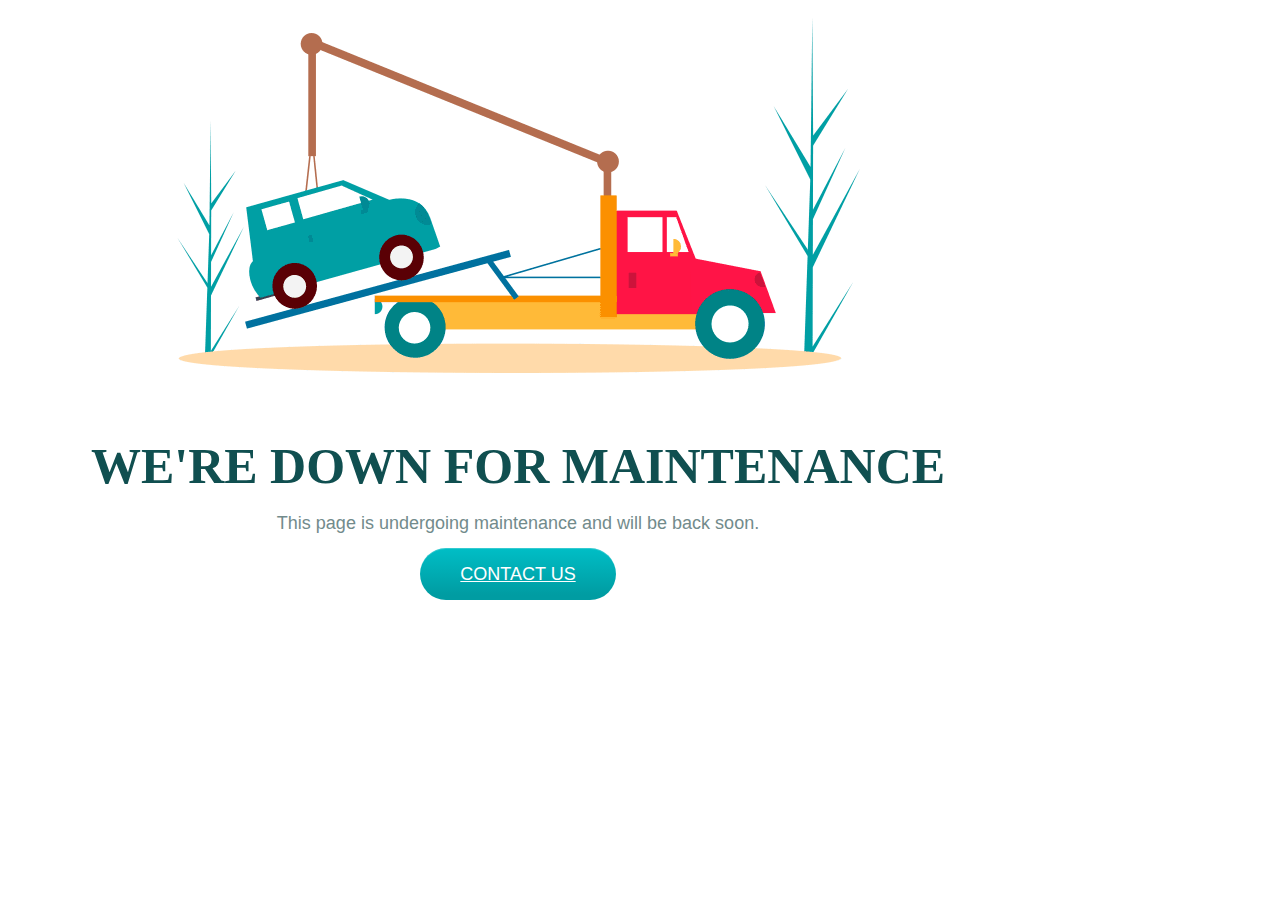
==== index.html @ 648194c3 "first commit" ====
<!DOCTYPE html>
<html>
<head>
	<title>Dai Xuyen Furniture</title>
	<meta charset="utf-8"/>
    <meta name="robots" content="max-image-preview:large" />
	<meta name="keywords" content="Vietnamese wooden furniture factory" />
	<meta name="description" content="Manufacturing, trade and service enterprises in the furniture industry." />
	<meta name="viewport" content="width=device-width, initial-scale=1.0, maximum-scale=1.0, user-scalable=no"/>
	<link href="images/favicon.ico" rel="shortcut icon" type="image/x-icon" />
<style type="text/css">
	#sp-page{color:#728B8C} #sp-page .sp-header-tag-h1,#sp-page .sp-header-tag-h2,#sp-page .sp-header-tag-h3,#sp-page .sp-header-tag-h4,#sp-page .sp-header-tag-h5,#sp-page .sp-header-tag-h6{color:#104F50}#sp-page h1,#sp-page h2,#sp-page h3,#sp-page h4,#sp-page h5,#sp-page h6{color:#104F50; font-family:'Oswald';font-weight:700;font-style:normal} #sp-page a{color:#008994} #sp-page a:hover{color:#005a61}#sp-page .btn{background-color:#00BEC6}body{background-color:#FFFFFF !important; background-image:url('https://assets.seedprod.com/86qm4q49dxkpktsh.png');}
	@media only screen and (max-width: 480px) {
		#sp-zc9m7m {text-align:center !important;} #sp-tmq5wh {height:10px !important;} .sp-headline-block-z8kl3g,   #sp-z8kl3g,   #z8kl3g {text-align:center !important;} .sp-text-wrapper-w6f9iw,   #sp-w6f9iw,   #w6f9iw {text-align:left !important;} #sp-isod0l {height:10px !important;} #sp-button-parent-q3wz1v {text-align:center !important;}		
	}
	</style>    
</head>
<body id="top">
	<div id="sp-page" class="spBgcover sp-content-1" style="background-color: rgb(255, 255, 255); background-image: url('https://assets.seedprod.com/86qm4q49dxkpktsh.png'); font-family: 'Source Sans Pro', sans-serif; font-weight: 400;">
        <section id="sp-oa8q5h" class="sp-el-section " style="width: 100%; max-width: 100%; padding: 10px;">
            <div id="sp-xnaw5n" class="sp-el-row sm:sp-flex sp-w-full  sp-m-auto sp-justify-between" style="padding: 0px; width: auto; max-width: 1000px;">
                <div id="sp-axs1vl"    class="sp-el-col  sp-w-full" style="width: calc(100% - 0px);">
                    <style type="text/css">
#sp-axs1vl .sp-col-top .seedprod-shape-fill {fill: undefined;} #sp-axs1vl .sp-col-top svg {width: undefined%;height: undefinedpx;transform: translateX(-50%);} 
#sp-axs1vl .sp-col-bottom .seedprod-shape-fill {fill: undefined;} #sp-axs1vl .sp-col-bottom svg {width: undefined%;height: undefinedpx;transform: translateX(-50%);}
                    </style>
                    <div class="sp-col-shape sp-col-top" style="z-index: 0;"><div></div></div>
                    <div class="sp-col-shape sp-col-bottom" style="z-index: 0;"><div></div></div>
                    <figure id="sp-zc9m7m"  class="sp-image-wrapper sp-el-block" style="margin: 0px; text-align: center;">
                        <div><span><img src="images/64h3vugqebb6kpwf.webp" alt="" width="" height="" class="sp-image-block-zc9m7m"></span></div>
                    </figure>
                    <div id="sp-tmq5wh"  class="sp-spacer" style="height: 60px;"></div>
                    <h1 id="sp-z8kl3g" class="sp-css-target sp-el-block sp-headline-block-z8kl3g sp-type-header" style="font-size: 50px; text-transform: uppercase; text-align: center; margin: 0px;">We're Down For MAINTENANCE</h1>
                    <div id="sp-w6f9iw" class="sp-css-target sp-text-wrapper sp-el-block sp-text-wrapper-w6f9iw" style="font-size: 18px; margin: 0px; text-align: center;">
                        <p>This page is undergoing maintenance and will be back soon.</p></div><div id="sp-isod0l"  class="sp-spacer" style="height: 12px;">
                    </div>
                    <div id="sp-button-parent-q3wz1v"  class="sp-button-wrapper sp-el-block" style="margin: 0px; text-align: center;">
                        <a href="mailto:info@daixuyenfurniture.com.vn" id="sp-q3wz1v" target="" rel="noopener" class="sp-button sp-css-target sp-text-center sp-inline-block sp-leading-none sp-button-q3wz1v" style="text-transform: uppercase; font-size: 18px; background: linear-gradient(-180deg, rgb(0, 190, 198), rgb(0, 156, 162) 90%); color: rgb(255, 255, 255); width: auto; padding: 16px 40px; border-radius: 80px; box-shadow: rgba(255, 255, 255, 0.2) 0px 1px 0px inset;"><span>Contact Us</span></a>
                    </div>
                </div>
            </div>
        </section>
    </div>
    <div class="tv">
    	<div class="screen mute" id="tv"></div>
    </div>
</body>
</html>
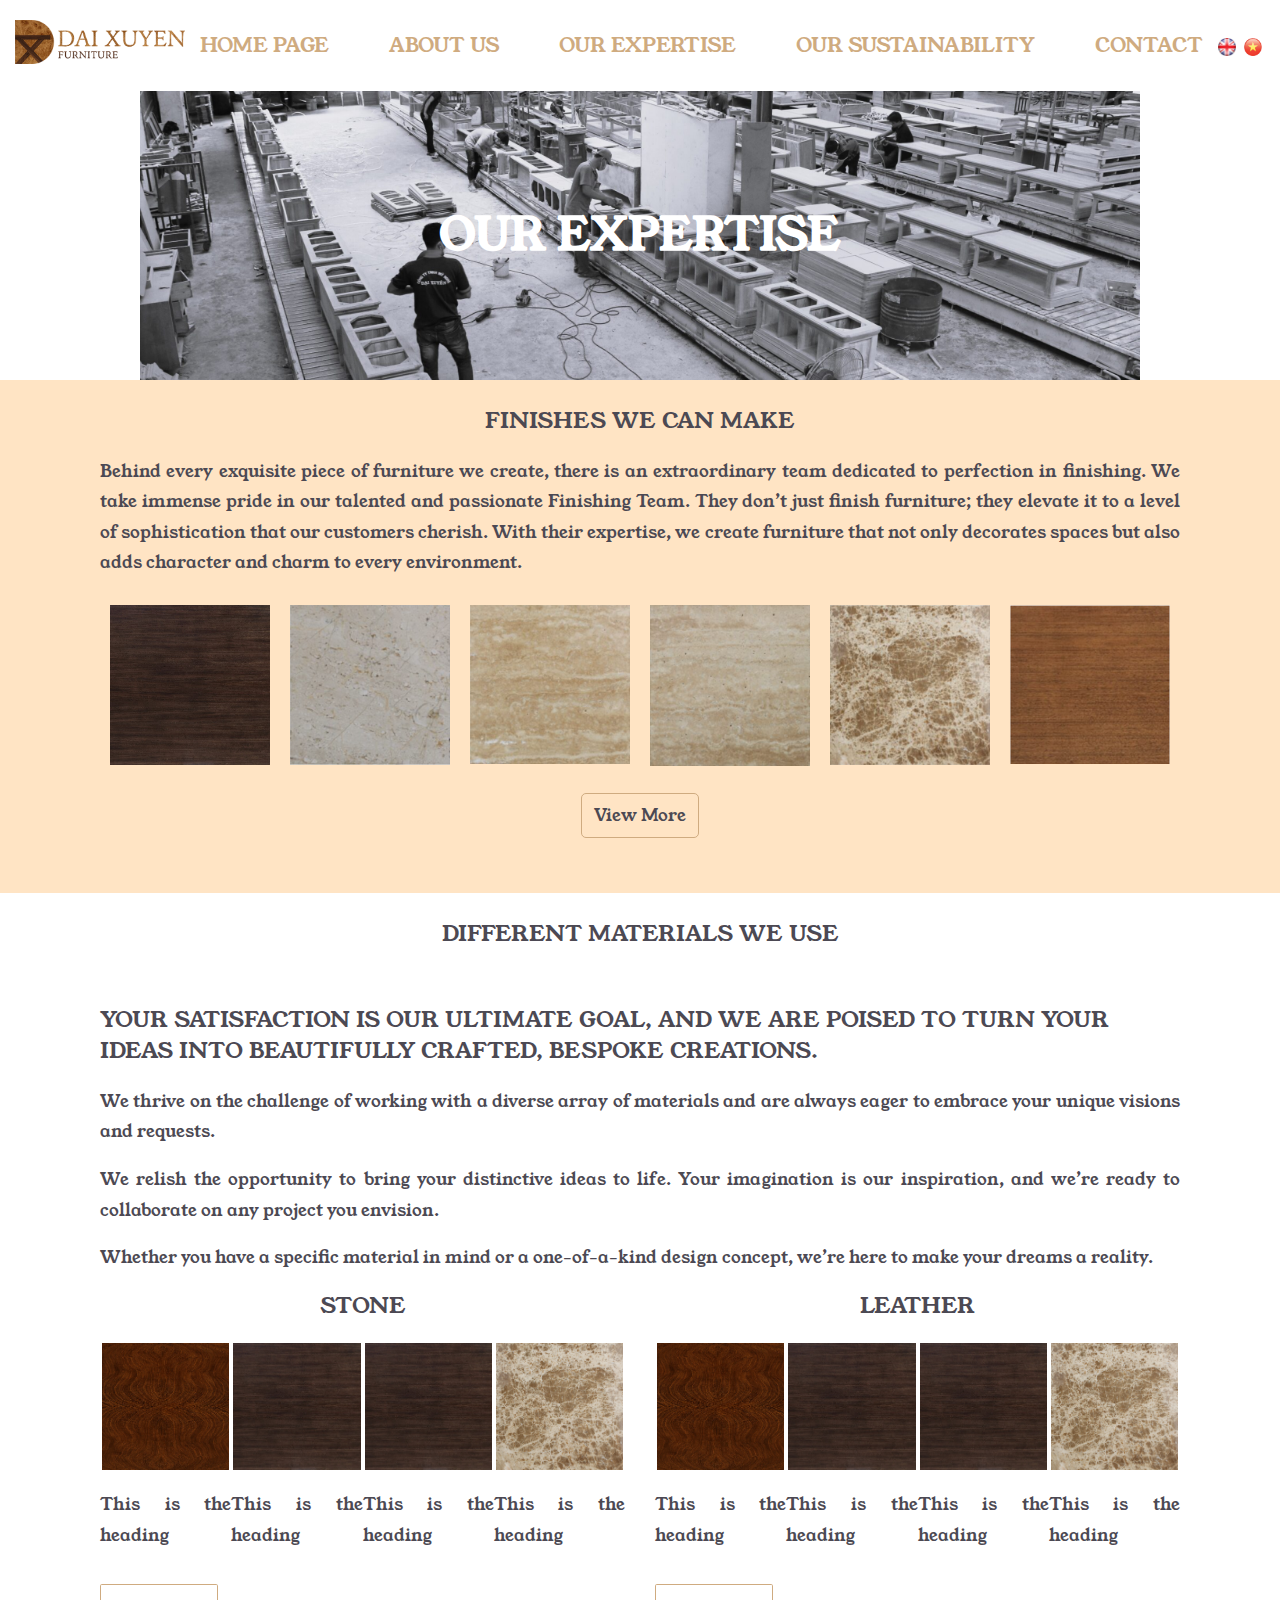
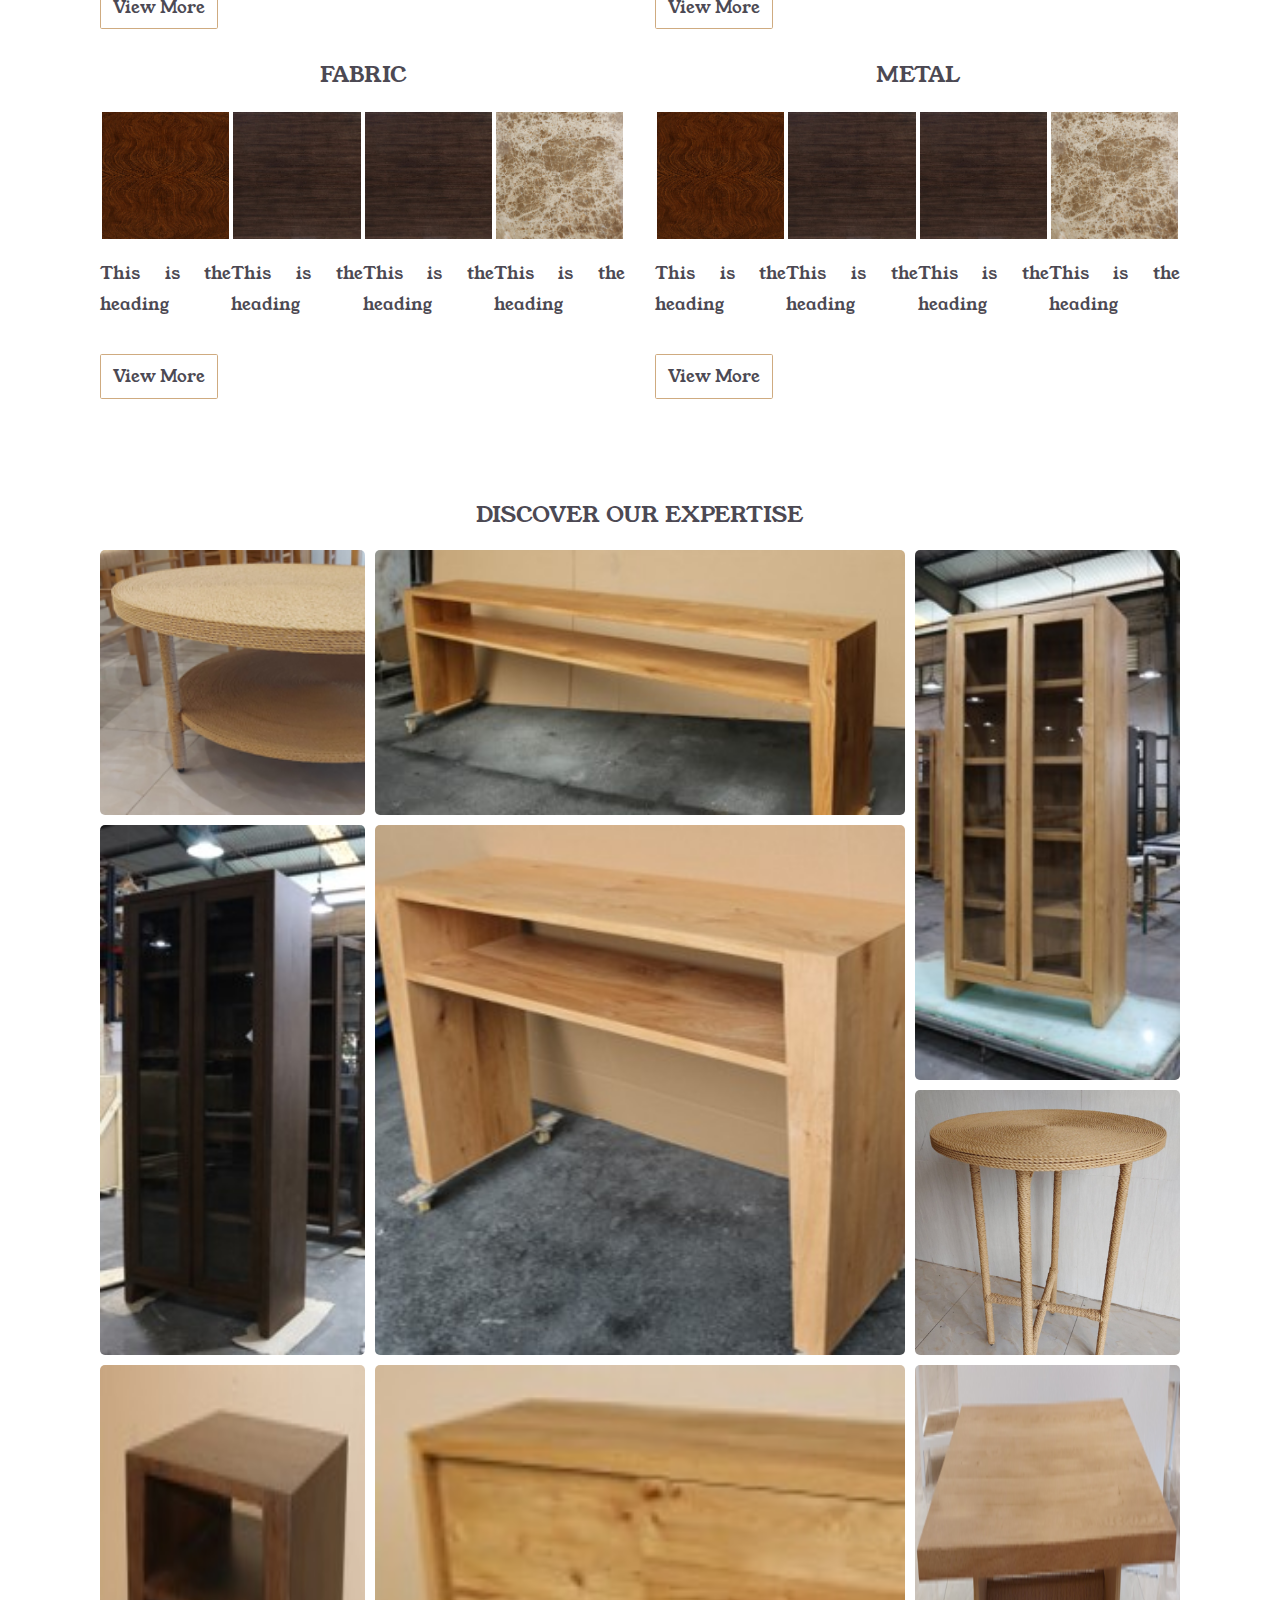
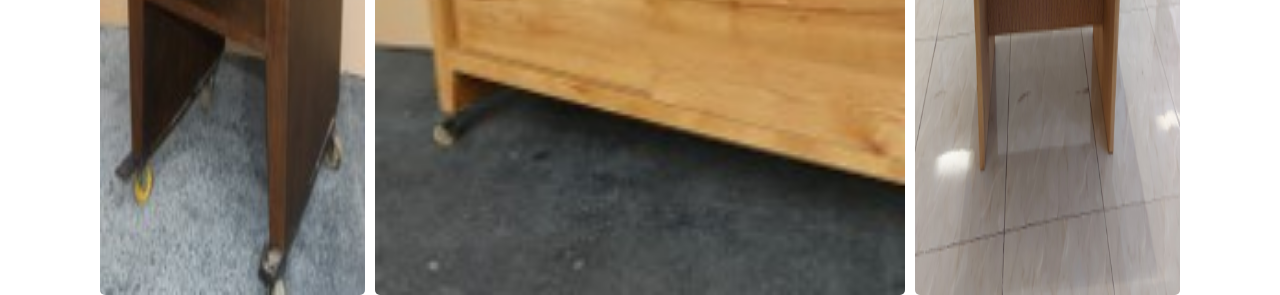
==== commit 081eaa3c: "ok" ====
--- a/index.html
+++ b/index.html
@@ -1,48 +1,492 @@
 <!DOCTYPE html>
-<html>
+<html lang="en">
+
 <head>
-	<title>Dai Xuyen Furniture</title>
-	<meta charset="utf-8"/>
-    <meta name="robots" content="max-image-preview:large" />
-	<meta name="keywords" content="Vietnamese wooden furniture factory" />
-	<meta name="description" content="Manufacturing, trade and service enterprises in the furniture industry." />
-	<meta name="viewport" content="width=device-width, initial-scale=1.0, maximum-scale=1.0, user-scalable=no"/>
-	<link href="images/favicon.ico" rel="shortcut icon" type="image/x-icon" />
-<style type="text/css">
-	#sp-page{color:#728B8C} #sp-page .sp-header-tag-h1,#sp-page .sp-header-tag-h2,#sp-page .sp-header-tag-h3,#sp-page .sp-header-tag-h4,#sp-page .sp-header-tag-h5,#sp-page .sp-header-tag-h6{color:#104F50}#sp-page h1,#sp-page h2,#sp-page h3,#sp-page h4,#sp-page h5,#sp-page h6{color:#104F50; font-family:'Oswald';font-weight:700;font-style:normal} #sp-page a{color:#008994} #sp-page a:hover{color:#005a61}#sp-page .btn{background-color:#00BEC6}body{background-color:#FFFFFF !important; background-image:url('https://assets.seedprod.com/86qm4q49dxkpktsh.png');}
-	@media only screen and (max-width: 480px) {
-		#sp-zc9m7m {text-align:center !important;} #sp-tmq5wh {height:10px !important;} .sp-headline-block-z8kl3g,   #sp-z8kl3g,   #z8kl3g {text-align:center !important;} .sp-text-wrapper-w6f9iw,   #sp-w6f9iw,   #w6f9iw {text-align:left !important;} #sp-isod0l {height:10px !important;} #sp-button-parent-q3wz1v {text-align:center !important;}		
-	}
-	</style>    
+    <meta charset="UTF-8">
+    <meta name="viewport" content="width=device-width, initial-scale=1.0">
+    <title>Document</title>
+    <link href="images/favicon.ico" rel="shortcut icon" type="image/x-icon" />
+    <link href="layout/styles/layout.css" rel="stylesheet" type="text/css" media="all" />
+ 
+    <link href="layout/styles/image-grid.css" rel="stylesheet" type="text/css" media="all" />
+    <link href="layout/styles/fonts/stylesheet.css" rel="stylesheet" type="text/css" />
+    <link rel="stylesheet" href="layout/styles/expertise.css">
+    <link rel="stylesheet" href="layout/styles/popupImage.css" type="text/css" />
 </head>
-<body id="top">
-	<div id="sp-page" class="spBgcover sp-content-1" style="background-color: rgb(255, 255, 255); background-image: url('https://assets.seedprod.com/86qm4q49dxkpktsh.png'); font-family: 'Source Sans Pro', sans-serif; font-weight: 400;">
-        <section id="sp-oa8q5h" class="sp-el-section " style="width: 100%; max-width: 100%; padding: 10px;">
-            <div id="sp-xnaw5n" class="sp-el-row sm:sp-flex sp-w-full  sp-m-auto sp-justify-between" style="padding: 0px; width: auto; max-width: 1000px;">
-                <div id="sp-axs1vl"    class="sp-el-col  sp-w-full" style="width: calc(100% - 0px);">
-                    <style type="text/css">
-#sp-axs1vl .sp-col-top .seedprod-shape-fill {fill: undefined;} #sp-axs1vl .sp-col-top svg {width: undefined%;height: undefinedpx;transform: translateX(-50%);} 
-#sp-axs1vl .sp-col-bottom .seedprod-shape-fill {fill: undefined;} #sp-axs1vl .sp-col-bottom svg {width: undefined%;height: undefinedpx;transform: translateX(-50%);}
-                    </style>
-                    <div class="sp-col-shape sp-col-top" style="z-index: 0;"><div></div></div>
-                    <div class="sp-col-shape sp-col-bottom" style="z-index: 0;"><div></div></div>
-                    <figure id="sp-zc9m7m"  class="sp-image-wrapper sp-el-block" style="margin: 0px; text-align: center;">
-                        <div><span><img src="images/64h3vugqebb6kpwf.webp" alt="" width="" height="" class="sp-image-block-zc9m7m"></span></div>
-                    </figure>
-                    <div id="sp-tmq5wh"  class="sp-spacer" style="height: 60px;"></div>
-                    <h1 id="sp-z8kl3g" class="sp-css-target sp-el-block sp-headline-block-z8kl3g sp-type-header" style="font-size: 50px; text-transform: uppercase; text-align: center; margin: 0px;">We're Down For MAINTENANCE</h1>
-                    <div id="sp-w6f9iw" class="sp-css-target sp-text-wrapper sp-el-block sp-text-wrapper-w6f9iw" style="font-size: 18px; margin: 0px; text-align: center;">
-                        <p>This page is undergoing maintenance and will be back soon.</p></div><div id="sp-isod0l"  class="sp-spacer" style="height: 12px;">
-                    </div>
-                    <div id="sp-button-parent-q3wz1v"  class="sp-button-wrapper sp-el-block" style="margin: 0px; text-align: center;">
-                        <a href="mailto:info@daixuyenfurniture.com.vn" id="sp-q3wz1v" target="" rel="noopener" class="sp-button sp-css-target sp-text-center sp-inline-block sp-leading-none sp-button-q3wz1v" style="text-transform: uppercase; font-size: 18px; background: linear-gradient(-180deg, rgb(0, 190, 198), rgb(0, 156, 162) 90%); color: rgb(255, 255, 255); width: auto; padding: 16px 40px; border-radius: 80px; box-shadow: rgba(255, 255, 255, 0.2) 0px 1px 0px inset;"><span>Contact Us</span></a>
-                    </div>
+
+<body>
+    <div id="navbar" class="wrapper row1">
+        <header id="header">
+            <div class="group ">
+                <div class="first logo"><img src="images/logo.png" alt="LOGO" style="max-width: 170px;" /></div>
+                <div id="mainav">
+                    <nav>
+                        <ul class="center_horizontal clear">
+                            <li><a href="./homepage.html">HOME PAGE</a></li>
+                            <li><a href="./about-us.html">ABOUT US</a></li>
+                            <li><a href="./EXPERTISE.html">OUR EXPERTISE</a></li>
+                            <li><a href="./sustainability.html">OUR SUSTAINABILITY</a></li>
+                            <li><a href="contact.html">CONTACT</a></li>
+                        </ul>
+                    </nav>
+                </div>
+                <div class="flag"><img src="images/uk-flag.png" style="width: 18px;" />&nbsp;
+                    <a href="gioi-thieu.html"><img src="images/vn-flag.png" style="width: 18px;" /></a>
                 </div>
             </div>
-        </section>
+           
+        </header>
     </div>
-    <div class="tv">
-    	<div class="screen mute" id="tv"></div>
+    <div class="slideshow-container" style="position: relative; text-align: center;">
+        <img src="images/27-scaled-1.jpg" style="width:100%;" class="main_img" />
+        <div class="centered_title_page">OUR EXPERTISE</div>
     </div>
+    <div class="FINISHES">
+        <div class="general_padding">
+
+            <div class="area">
+                <h2>FINISHES WE CAN MAKE</h2>
+                <p>Behind every exquisite piece of furniture we create, there is an extraordinary team dedicated to
+                    perfection in finishing. We take immense pride in our talented and passionate Finishing Team. They
+                    don’t
+                    just finish furniture; they elevate it to a level of sophistication that our customers cherish. With
+                    their expertise, we create furniture that not only decorates spaces but also adds character and
+                    charm to
+                    every environment.</p>
+                <div class="poppup">
+                    <img class="modal-content" src="./images/Eucalyptus-veneers.jpg">
+                    <img class="modal-content" src="./img3/1.png">
+                    <img class="modal-content" src="./img3/2.png">
+                    <img class="modal-content" src="./img3/3.png">
+                    <img class="modal-content" src="./img3/4.png">
+                    <img class="modal-content" src="./img3/5.png">
+                </div>
+
+                <button class="button popupImage">View more</button>
+                <div id="modalShowImage" class="modal-Image">
+                   
+                    <span class="close">&times;</span>
+                    <!-- Modal Content (The Image) -->
+
+                    <div class="poppup">
+                        <div>
+                            <img class="modal-content" src="./img4/1.png">
+                            <p>Grey/Creme Travertin</p>
+                        </div>
+                        <div>
+                            <img class="modal-content" src="./img4/2.png">
+                            <p>Creme Travertin</p>
+                        </div>
+                        <div>
+                            <img class="modal-content" src="./img4/3.png">
+                            <p>Grey/Creme Travertin</p>
+                        </div>
+                        <div>
+                            <img class="modal-content" src="./img4/4.png">
+                            <p>Grey/Creme Travertin</p>
+                        </div>
+                        <div>
+                            <img class="modal-content" src="./img4/5.png">
+                            <p>Grey/Creme Travertin</p>
+                        </div>
+                        <div>
+                            <img class="modal-content" src="./img4/6.png">
+                            <p>Grey/Creme Travertin</p>
+                        </div>
+                        <div>
+                            <img class="modal-content" src="./img4/7.png">
+                            <p>Grey/Creme Travertin</p>
+                        </div>
+                        <div>
+                            <img class="modal-content" src="./img4/8.png">
+                            <p>Creme Travertin</p>
+                        </div>
+                        <div>
+                            <img class="modal-content" src="./img4/9.png">
+                            <p>Grey/Creme Travertin</p>
+                        </div>
+                        <div>
+                            <img class="modal-content" src="./img4/10.png">
+                            <p>Grey/Creme Travertin</p>
+                        </div>
+                        <div>
+                            <img class="modal-content" src="./img4/11.png">
+                            <p>Grey/Creme Travertin</p>
+                        </div>
+                        <div>
+                            <img class="modal-content" src="./img4/12.png">
+                            <p>Grey/Creme Travertin</p>
+                        </div>
+                        <div>
+                            <img class="modal-content" src="./img4/1.png">
+                            <p>Grey/Creme Travertin</p>
+                        </div>
+                        <div>
+                            <img class="modal-content" src="./img4/2.png">
+                            <p>Creme Travertin</p>
+                        </div>
+                        <div>
+                            <img class="modal-content" src="./img4/3.png">
+                            <p>Grey/Creme Travertin</p>
+                        </div>
+                        <div>
+                            <img class="modal-content" src="./img4/4.png">
+                            <p>Grey/Creme Travertin</p>
+                        </div>
+                        <div>
+                            <img class="modal-content" src="./img4/5.png">
+                            <p>Grey/Creme Travertin</p>
+                        </div>
+                        <div>
+                            <img class="modal-content" src="./img4/6.png">
+                            <p>Grey/Creme Travertin</p>
+                        </div>
+
+
+
+
+
+
+                    </div>
+                    <div id="caption"></div>
+                </div>
+            </div>
+
+        </div>
+
+        <div id="2" class="modal-Image">
+            <!-- The Close Button -->
+            <span class="close">&times;</span>
+            <!-- Modal Content (The Image) -->
+
+            <div class="poppup">
+
+                <div>
+                    <img class="modal-content" src="./img5/1.png">
+                    <p>Grey/Creme Travertin</p>
+                </div>
+                <div>
+                    <img class="modal-content" src="./img5/2.png">
+                    <p>Creme Travertin</p>
+                </div>
+                <div>
+                    <img class="modal-content" src="./img5/3.png">
+                    <p>Grey/Creme Travertin</p>
+                </div>
+                <div>
+                    <img class="modal-content" src="./img5/4.png">
+                    <p>Grey/Creme Travertin</p>
+                </div>
+                <div>
+                    <img class="modal-content" src="./img5/5.png">
+                    <p>Grey/Creme Travertin</p>
+                </div>
+                <div>
+                    <img class="modal-content" src="./img5/6.png">
+                    <p>Travertin</p>
+                </div>
+                <div>
+                    <img class="modal-content" src="./img5/1.png">
+                    <p>Grey/Creme Travertin</p>
+                </div>
+                <div>
+                    <img class="modal-content" src="./img5/2.png">
+                    <p>Creme Travertin</p>
+                </div>
+                <div>
+                    <img class="modal-content" src="./img5/3.png">
+                    <p>Grey/Creme Travertin</p>
+                </div>
+                <div>
+                    <img class="modal-content" src="./img5/4.png">
+                    <p>Grey/Creme Travertin</p>
+                </div>
+                <div>
+                    <img class="modal-content" src="./img5/5.png">
+                    <p>Grey/Creme Travertin</p>
+                </div>
+                <div>
+                    <img class="modal-content" src="./img5/6.png">
+                    <p>Travertin</p>
+                </div>
+                <div>
+                    <img class="modal-content" src="./img5/1.png">
+                    <p>Grey/Creme Travertin</p>
+                </div>
+                <div>
+                    <img class="modal-content" src="./img5/2.png">
+                    <p>Creme Travertin</p>
+                </div>
+                <div>
+                    <img class="modal-content" src="./img5/3.png">
+                    <p>Grey/Creme Travertin</p>
+                </div>
+                <div>
+                    <img class="modal-content" src="./img5/4.png">
+                    <p>Grey/Creme Travertin</p>
+                </div>
+                <div>
+                    <img class="modal-content" src="./img5/5.png">
+                    <p>Grey/Creme Travertin</p>
+                </div>
+                <div>
+                    <img class="modal-content" src="./img5/6.png">
+                    <p>Travertin</p>
+                </div>
+
+
+
+
+
+            </div>
+            <div id="caption"></div>
+        </div>
+    </div>
+    <div class="MATERIALS">
+        <div class="general_padding">
+
+            <h2 class="area">DIFFERENT MATERIALS WE USE</h2>
+            <h5>YOUR SATISFACTION IS OUR ULTIMATE GOAL, AND WE ARE POISED TO TURN YOUR IDEAS INTO BEAUTIFULLY CRAFTED,
+                BESPOKE CREATIONS.</h5>
+            <p>We thrive on the challenge of working with a diverse array of materials and are always eager to embrace
+                your unique visions and requests.</p>
+            <p>We relish the opportunity to bring your distinctive ideas to life. Your imagination is our inspiration,
+                and we’re ready to collaborate on any project you envision.</p>
+            <p>Whether you have a specific material in mind or a one-of-a-kind design concept, we’re here to make your
+                dreams a reality.</p>
+
+        </div>
+        <div class="endMATERIALS">
+            <div class="general_padding">
+
+                <div class="layout">
+                    <div>
+                        <h3>STONE</h3>
+                        <div class="STONE">
+
+                            <div> <img src="./images/Cerejiera-veneers.jpg" alt="">
+                                <p>This is the heading</p>
+                            </div>
+                            <div> <img src="./images/Eucalyptus-veneers.jpg" alt=""> 
+
+                                <p>This is the heading</p>
+                            </div>
+                            <div> <img src="./images/Eucalyptus-veneers.jpg" alt="">
+                                <p>This is the heading</p>
+                            </div>
+                            <div> <img src="./images/Travertine-1.jpg" alt="">
+                                <p>This is the heading</p>
+                            </div>
+
+
+
+                        </div>
+                        <button class="button 3 ">View more</button>
+
+                    </div>
+                    <div>
+                        <h3>LEATHER</h3>
+                        <div class="STONE">
+
+                            <div> <img src="./images/Cerejiera-veneers.jpg" alt="">
+                                <p>This is the heading</p>
+                            </div>
+                            <div> <img src="./images/Eucalyptus-veneers.jpg" alt=""> 
+
+                                <p>This is the heading</p>
+                            </div>
+                            <div> <img src="./images/Eucalyptus-veneers.jpg" alt="">
+                                <p>This is the heading</p>
+                            </div>
+                            <div> <img src="./images/Travertine-1.jpg" alt="">
+                                <p>This is the heading</p>
+                            </div>
+
+
+
+                        </div>
+                        <div class="button 3">View more</div>
+
+                    </div>
+                    <div>
+                        <h3>FABRIC</h3>
+                        <div class="STONE">
+
+                            <div> <img src="./images/Cerejiera-veneers.jpg" alt="">
+                                <p>This is the heading</p>
+                            </div>
+                            <div> <img src="./images/Eucalyptus-veneers.jpg" alt=""> 
+
+                                <p>This is the heading</p>
+                            </div>
+                            <div> <img src="./images/Eucalyptus-veneers.jpg" alt="">
+                                <p>This is the heading</p>
+                            </div>
+                            <div> <img src="./images/Travertine-1.jpg" alt="">
+                                <p>This is the heading</p>
+                            </div>
+
+
+
+                        </div>
+                        <button class="button 3">View more</button>
+
+                    </div>
+                    <div>
+                        <h3>METAL</h3>
+                        <div class="STONE">
+
+                            <div> <img src="./images/Cerejiera-veneers.jpg" alt="">
+                                <p>This is the heading</p>
+                            </div>
+                            <div> <img src="./images/Eucalyptus-veneers.jpg" alt=""> 
+
+                                <p>This is the heading</p>
+                            </div>
+                            <div> <img src="./images/Eucalyptus-veneers.jpg" alt="">
+                                <p>This is the heading</p>
+                            </div>
+                            <div> <img src="./images/Travertine-1.jpg" alt="">
+                                <p>This is the heading</p>
+                            </div>
+
+
+
+                        </div>
+                        <button class="button 3">View more</button>
+
+                    </div>
+
+
+
+                </div>
+
+            </div>
+        </div>
+        <div class="DISCOVER">
+            <h2>
+                DISCOVER OUR EXPERTISE
+
+            </h2>
+            <div class="general_padding">
+                <div class="EXPERTISE">
+
+
+
+
+
+
+
+
+
+
+
+
+
+                    <div class="EXPERTISE1">
+                        <img src="./images2/Picture2.png" alt="">
+                    </div>
+                    <div class="EXPERTISE2">
+                        <img src="./images2/Picture12.jpg" alt="">
+                    </div>
+                    <div class="EXPERTISE3">
+                        <img src="./images2/Picture5.jpg" alt="">
+                    </div>
+                    <div class="EXPERTISE4">
+                        <img src="./images2/Picture6.jpg" alt="">
+                    </div>
+                    <div class="EXPERTISE5">
+                        <img src="./images2/Picture7.jpg" alt="">
+                    </div>
+                    <div class="EXPERTISE6">
+                        <img src="./images2/Picture8.png" alt="">
+                    </div>
+                    <div class="EXPERTISE7">
+                        <img src="./images2/Picture9.jpg" alt="">
+                    </div>
+                    <div class="EXPERTISE8">
+                        <img src="./images2/Picture10.jpg" alt="">
+                    </div>
+                    <div class="EXPERTISE9">
+                        <img src="./images2/Picture11.png" alt="">
+                    </div>
+
+
+
+
+
+
+
+                </div>
+            </div>
+        </div>
+    </div>
+
+   
 </body>
+
+<script src="https://code.jquery.com/jquery-2.2.4.min.js"></script>
+<script>
+
+
+    $(function () {
+        // Event khi người dùng click vào hình ảnh có class popupImage
+        $(".popupImage").click(function () {
+            var modal = document.getElementById("modalShowImage");  // Tạo biến modal lấy ra element có Id  modalShowImage
+            var captionText = document.getElementById("caption");  // Tạo biến captionText lấy ra từ element có Id caption
+            var modalImg = document.getElementById("img01");   // Tạo biến modalImg lấy ra từ element có Id img01
+            modal.style.display = "block";    // Hiển thị  popup
+            modalImg.src = $(this).attr("src");  // Gán thuộc tính src của hình ảnh trong popup
+            captionText.innerHTML = $(this).attr("alt");   // Gán giá trị cho caption theo thuộc tính alt của hình
+        });
+        // Event khi người dùng click nút Close popup
+        $(".modal-Image .close").click(function () {
+            var modal = document.getElementById("modalShowImage");
+            modal.style.display = 'none';  // Ẩn popup
+        });
+        $(".3").click(function () {
+            var modal = document.getElementById("2");  // Tạo biến modal lấy ra element có Id  modalShowImage
+            var captionText = document.getElementById("caption");  // Tạo biến captionText lấy ra từ element có Id caption
+            var modalImg = document.getElementById("img01");   // Tạo biến modalImg lấy ra từ element có Id img01
+            modal.style.display = "block";    // Hiển thị  popup
+            modalImg.src = $(this).attr("src");  // Gán thuộc tính src của hình ảnh trong popup
+            captionText.innerHTML = $(this).attr("alt");   // Gán giá trị cho caption theo thuộc tính alt của hình
+        });
+        // Event khi người dùng click nút Close popup
+        $(".modal-Image .close").click(function () {
+            var modal = document.getElementById("2");
+            modal.style.display = 'none';  // Ẩn popup
+        });
+    });
+</script>
+<script>
+    let slideIndex = 1;
+showSlides(slideIndex);
+
+// Next/previous controls
+function plusSlides(n) {
+  showSlides(slideIndex += n);
+}
+
+// Thumbnail image controls
+function currentSlide(n) {
+  showSlides(slideIndex = n);
+}
+
+function showSlides(n) {
+  let i;
+  let slides = document.getElementsByClassName("mySlides");
+  let dots = document.getElementsByClassName("dot");
+  if (n > slides.length) {slideIndex = 1}
+  if (n < 1) {slideIndex = slides.length}
+  for (i = 0; i < slides.length; i++) {
+    slides[i].style.display = "none";
+  }
+  for (i = 0; i < dots.length; i++) {
+    dots[i].className = dots[i].className.replace(" active", "");
+  }
+  slides[slideIndex-1].style.display = "block";
+  dots[slideIndex-1].className += " active";
+}
+</script>
 </html>--- a/layout/styles/layout.css
+++ b/layout/styles/layout.css
@@ -0,0 +1,364 @@
+@charset "utf-8";
+@import url("framework.css");
+
+
+/* Rows
+--------------------------------------------------------------------------------------------------------------- */
+.row1, .row1 a{}
+.row2, .row2 a{}
+.row3, .row3 a{}
+.row4{border-top:5px solid;}
+.row5, .row5 a{}
+
+
+/* Header
+--------------------------------------------------------------------------------------------------------------- */
+#header{}
+#mainav, .logo, .flag {display:inline-block; float:left; margin:0; list-style:none;}
+#mainav {width: calc(100% - 247px);} 
+.centered_title_page {
+  position: absolute; top: 50%; left: 50%; transform: translate(-50%, -50%); color: #fff; font-size:45px; font-weight: bold; text-transform: uppercase;
+}
+
+/* Page Intro
+--------------------------------------------------------------------------------------------------------------- */
+#pageintro{padding:200px 0;}
+
+#pageintro article{max-width:65%; margin:0 auto; text-align:center;}
+#pageintro article *{text-transform:uppercase;}
+#pageintro article .heading{margin:0 0 30px 0; padding:0; line-height:1; font-size:46px;}
+#pageintro article p{margin:0;}
+#pageintro article p:first-of-type{margin-bottom:20px; font-size:18px; letter-spacing:5px;}
+#pageintro article footer{margin-top:50px;}
+
+/* Background 
+-------------------------------------------------------------------------------------------------------------- */
+.grey_bg {background-color: #f5f5f5;} .orange_bg {background-color: #FAF6F0;}
+
+/* Content Area
+--------------------------------------------------------------------------------------------------------------- */
+.area {margin: 0 auto; padding: 25px 0 55px 0;}
+.title_area {text-align: center; color: #CFAB80; font-size: 37px; padding-bottom: 20px;}
+.center_horizontal {display: flex; justify-content: center;}
+.main_img {aspect-ratio: 16/4.625; object-fit: cover;}
+
+.button, .button_blank {display: inline-block; line-height: 26px; padding: 0.5em 0.7em; margin-top: 1em; border: 1px solid #CFAB80; white-space: nowrap; 
+    cursor: pointer; outline: none; background-color: transparent; text-decoration: none; color: #4C4953; border-radius: 0.1em; text-transform: capitalize;
+}
+.button:hover {color: #B40707;} .button_blank:hover {color: darkgreen;}
+
+/* Content */
+.services{}
+.services li:nth-child(-n+4){margin-bottom:50px;}/* Adds a bottom margin to the first four elements only */
+.services article{}
+
+.sectiontitle{text-align:center; margin-bottom:80px;}
+.sectiontitle *{margin:0;}
+
+/* Comments */
+#comments ul{margin:0 0 40px 0; padding:0; list-style:none;}
+#comments li{margin:0 0 10px 0; padding:15px;}
+#comments .avatar{float:right; margin:0 0 10px 10px; padding:3px; border:1px solid;}
+#comments address{font-weight:bold;}
+#comments time{font-size:smaller;}
+#comments .comcont{display:block; margin:0; padding:0;}
+#comments .comcont p{margin:10px 5px 10px 0; padding:0;}
+
+#comments form{display:block; width:100%;}
+#comments input, #comments textarea{width:100%; padding:10px; border:1px solid;}
+#comments textarea{overflow:auto;}
+#comments div{margin-bottom:15px;}
+#comments input[type="submit"], #comments input[type="reset"]{display:inline-block; width:auto; min-width:150px; margin:0; padding:8px 5px; cursor:pointer;}
+
+
+/* Split Box
+--------------------------------------------------------------------------------------------------------------- */
+.splitclrs{border:solid; border-width:5px 0;}
+
+.elements{margin:30px 0;}
+.elements li{display:block; margin-bottom:15px; padding:20px;}
+.elements li:last-child{margin-bottom:0;}
+.elements li::before, .elements li::after{display:table; content:"";}
+.elements li::after{clear:both;}
+.elements li > :first-child{display:block; float:left; margin-right:5%;}
+.elements li > :last-child{margin-top:17px;}
+.elements li *{margin:0;}
+.elements li .heading{line-height:1; font-size:1.2rem;}
+
+.testimonial{margin:30px 0;}
+.testimonial figure{margin-bottom:20px;}
+.testimonial figure img{float:left; margin-right:15px;}
+.testimonial figure figcaption{float:left; margin:15px 0 0 0;}
+.testimonial figure figcaption *{display:block; margin:0; padding:0; line-height:1;}
+.testimonial figure figcaption strong{margin-bottom:5px;}
+.testimonial figure figcaption br{display:none;}
+.testimonial figure figcaption em{font-size:.8rem;}
+.testimonial blockquote{display:block; position:relative; width:100%; margin:0; padding:30px 0 0 0; line-height:1.4; z-index:1;}
+.testimonial blockquote::before{display:block; position:absolute; top:0; left:0; font-family:"FontAwesome"; font-size:60px; content:"\f10d"; z-index:-1;}
+
+
+/* Footer
+--------------------------------------------------------------------------------------------------------------- */
+#footer{padding:0;}
+
+#footer .heading{margin-bottom:20px; font-size:1.2rem;}
+
+#footer .linklist li{display:block; margin-bottom:15px; padding:0 0 15px 0; border-bottom:1px solid;}
+#footer .linklist li:last-child{margin:0; padding:0; border:none;}
+#footer .linklist li::before, #footer .linklist li::after{display:table; content:"";}
+#footer .linklist li, #footer .linklist li::after{clear:both;}
+
+#footer .contact{}
+#footer .contact.linklist li, #footer .contact.linklist li:last-child{position:relative; padding-left:40px;}
+#footer .contact li *{margin:0; padding:0; line-height:1.6;}
+#footer .contact li i{display:block; position:absolute; top:0; left:0; width:30px; font-size:16px; text-align:center;}
+
+#footer input, #footer button{border:1px solid;}
+#footer input{display:block; width:100%; padding:8px;}
+#footer button{padding:8px 18px 10px; text-transform:uppercase; font-weight:700; cursor:pointer;}
+
+
+/* Copyright
+--------------------------------------------------------------------------------------------------------------- */
+#copyright{padding:20px 0;}
+#copyright *{margin:0; padding:0;}
+
+
+/* Transition Fade
+--------------------------------------------------------------------------------------------------------------- */
+*, *::before, *::after{transition:all .3s ease-in-out;}
+#mainav form *{transition:none !important;}
+
+
+/* Rounded Corners
+--------------------------------------------------------------------------------------------------------------- */
+.btn, .icon, #footer input, #footer button, #backtotop, .faico a, .elements li{border-radius:10px; background-clip:padding-box;}
+
+
+/* ------------------------------------------------------------------------------------------------------------ */
+
+/* Navigation
+--------------------------------------------------------------------------------------------------------------- */
+nav ul, nav ol{margin:0; padding:0; list-style:none;}
+
+#mainav, #breadcrumb, .sidebar nav{line-height:normal;}
+#mainav .drop::after, #mainav li li .drop::after, #breadcrumb li a::after, .sidebar nav a::after{position:absolute; font-size:10px; line-height:10px;}
+
+/* Top Navigation */
+#mainav{}
+#mainav ul.clear{margin-top:1px; margin-bottom: 0px;}
+#mainav ul{text-transform:uppercase;}
+#mainav ul ul{z-index:9999; position:absolute; width:180px; text-transform:none;}
+#mainav ul ul ul{left:180px; top:0;}
+#mainav li{display:inline-block; position:relative; margin:0 45px; padding:0; font-size: 20px; font-weight: normal;}
+#mainav li:first-child{margin-left:0;} #mainav li:last-child{margin-right:0;}
+#mainav li li{width:100%; margin:0;}
+#mainav li a{display:block; padding:30px 0;}
+#mainav li li a{border:solid; border-width:0 0 1px 0;}
+#mainav .drop{padding-left:15px;}
+#mainav li li a, #mainav li li .drop{display:block; margin:0; padding:10px 15px;}
+#mainav .drop::after, #mainav li li .drop::after{content:"\f0d7";}
+#mainav .drop::after{top:35px; left:5px;}
+#mainav li li .drop::after{top:15px; left:5px;}
+#mainav ul ul{visibility:hidden; opacity:0;}
+#mainav ul li:hover > ul{visibility:visible; opacity:1;}
+
+@media screen and (max-width:1440px) {
+    #mainav li{margin:0 30px;}
+}
+@media screen and (max-width:1200px) {
+    #mainav li{margin:0 13px; font-size: 16px;} 
+}
+
+#mainav form{display:none; margin:0; padding:0;}
+#mainav form select, #mainav form select option{display:block; cursor:pointer; outline:none;}
+#mainav form select{width:100%; padding:5px; border:1px solid;}
+#mainav form select option{margin:5px; padding:0; border:none;}
+
+
+/* Back to Top */
+#backtotop{z-index:999; display:inline-block; position:fixed; visibility:hidden; bottom:20px; right:20px; width:36px; height:36px; line-height:36px; font-size:16px; text-align:center; opacity:.2;}
+#backtotop i{display:block; width:100%; height:100%; line-height:inherit;}
+#backtotop.visible{visibility:visible; opacity:.5;}
+#backtotop:hover{opacity:1;}
+
+
+/* Tables
+--------------------------------------------------------------------------------------------------------------- */
+table, th, td{border:1px solid; border-collapse:collapse; vertical-align:top;}
+table, th{table-layout:auto;}
+table{width:100%; margin-bottom:15px;}
+th, td{padding:5px 8px;}
+td{border-width:0 1px;}
+
+
+/* Gallery
+--------------------------------------------------------------------------------------------------------------- */
+#gallery{display:block; width:100%;}
+#gallery figure figcaption{display:block; width:100%; clear:both;}
+#gallery li{margin-bottom:30px;}
+
+/* ------------------------------------------------------------------------------------------------------------ */
+/* Colours
+--------------------------------------------------------------------------------------------------------------- */
+body{color:#4C4953; background-color:#fff; font-family:'The Youngest Serif Display', Garamond, Times New Roman, Arial;}
+a, .green_color{color:rgb(33, 158, 75);}
+a:active, a:focus{background:transparent;}/* IE10 + 11 Bugfix - prevents grey background */
+hr, .borderedbox{border-color:#D7D7D7;}
+label span{color:#FF0000; background-color:inherit;}
+input:focus, textarea:focus, *:required:focus{border-color:#56AED4;}
+p {text-align: justify}
+.overlay{color:#FFFFFF; background-color:inherit;}
+.overlay::after{color:inherit; background-color:rgba(0,0,0,.55);}
+
+.btn, .btn.inverse:hover{color:#fff; background-color:rgb(33, 158, 75); border-color:rgb(33, 158, 75);}
+.btn:hover, .btn.inverse{color:inherit; background-color:transparent; border-color:inherit;}
+
+.icon{color:inherit; border-color:inherit;}
+a .icon:hover, article:hover a .icon{color:#fff; background-color:rgb(33, 158, 75);}
+
+
+/* Rows */
+.row1{color:#000; font-weight: bold;}
+.row2, .row2 a{}
+.row3 .heading{color:#474747;}
+.row4{color:#CBCBCB; background-color:#272727; border-color:#CFAB80;}
+.row5, .row5 a{color:#CBCBCB; background-color:#1a1a1a;}
+
+
+/* Header */
+#header #logo a{color:inherit;}
+
+
+/* Page content */
+.content {padding: 0 35px;}
+.right_side p:first-child {margin-top: 0;}
+  
+
+/* Footer */
+#footer .heading{color:#CFAB80;}
+#footer .linklist li{border-color:rgba(255,255,255,.2);}
+
+#footer input, #footer button{border-color:transparent;}
+#footer input{color:#FFFFFF; background-color:#1A1A1A;}
+#footer input:focus{border-color:rgb(33, 158, 75);}
+#footer button{color:#FFFFFF; background-color:rgb(33, 158, 75);}
+
+
+/* Navigation */
+#mainav li a{color:inherit;}
+#mainav .active_menu a, #mainav a:hover, #mainav li:hover > a{color:rgb(33, 158, 75); background-color:inherit;}
+#mainav li li a, #mainav .active_menu li a{color:#FFFFFF; background-color:rgba(0,0,0,.6); border-color:rgba(0,0,0,.6);}
+#mainav li li:hover > a, #mainav .active_menu .active_menu > a{color:#FFFFFF; background-color:rgb(33, 158, 75);}
+#mainav form select{color:#CFAB80; background-color:#fff; border-color:#CFAB80;}
+
+#backtotop{color:#A61111; background-color: transparent;}
+
+/* Tables + Comments */
+table, th, td, #comments .avatar, #comments input, #comments textarea{border-color:#D7D7D7;}
+#comments input:focus, #comments textarea:focus, #comments *:required:focus{border-color:rgb(33, 158, 75);}
+th{color:#FFFFFF; background-color:#373737;}
+tr, #comments li, #comments input[type="submit"], #comments input[type="reset"]{color:inherit; background-color:#FBFBFB;}
+tr:nth-child(even), #comments li:nth-child(even){color:inherit; background-color:#F7F7F7;}
+table a, #comments a{background-color:inherit;}
+
+
+
+/* Max Wrapper Width - Laptop, Desktop etc.
+--------------------------------------------------------------------------------------------------------------- */
+ .general_padding {margin: 0 auto;} 
+ .left_side p, .right_side p {text-align: justify;} .left_side p:first-child, .right_side p:first-child {margin-top: 0;}
+
+@media screen and (min-width:750px) {
+    #mainav form select{width:50%; margin: 0 auto; padding:5px; border:1px solid;}
+}
+@media screen and (min-width:978px){
+	.general_padding {padding: 0 10px;} 
+    .left_side {padding-right: 35px;} .right_side {padding-left: 35px;} .split {padding-top: 85px;}
+    img.left_right_side {width: 85%;}  img.founder {width: 60%;}
+}
+@media screen and (min-width:1024px){
+    #header .flag {padding: 30px 15px 30px 0; text-align: right;} #header .logo {padding: 20px 0 20px 15px;}
+}
+@media screen and (min-width:1100px){
+	.general_padding {padding: 0 100px;} 
+}
+@media screen and (min-width:1600px){
+	.general_padding {padding: 0 150px;}
+}
+
+/* Mobile Devices
+--------------------------------------------------------------------------------------------------------------- */
+@media screen and (max-width:978px){
+	.hoc{max-width:90%;} .area {padding: 5px 0 35px 0;} .general_padding {padding: 0 16px;}
+
+	#header{padding:5px 0 15px 0;}
+    #header .logo {padding: 15px 0 0 10px; margin: 0;} #header .flag {padding: 25px 10px 0 0; margin: 0;}
+
+	#mainav{} #mainav ul{display:none;} #mainav form{display:block;}
+    .left_side {padding-right: 20px;} .right_side {padding-left: 20px;} .split {padding-top: 30px;}
+    img.left_right_side {width: 95%;} img.founder {width: 80%;}
+
+	#copyright p:first-of-type{margin-bottom:10px;}
+}
+@media screen and (min-width:750px) and (max-width:978px){
+	.elements li > :last-child{margin-top:8px;}
+    #mainav form{padding: 20px 0 10px 0;}
+    img {padding: 0 6px;}
+    .flag img {padding: 0;}
+}
+
+@media screen and (max-width:750px){
+	.imgl, .imgr{display:inline-block; float:none; margin:0 0 10px 0;}
+	.fl_left, .fl_right{display:block; float:none;}
+	.one_half, .one_third, .two_third, .one_quarter, .two_quarter, .three_quarter, .one_eighth, .three_eighth, .five_eighth, .seven_eighth{display:block; float:none; width:auto; margin:0; padding:0;}
+
+	#header{text-align:center;} #header #mainav {display:block; float:none; width:auto; margin:0; padding:0;}
+	#header .logo{display:block; float:none; width:auto; margin: 0; padding: 10px;} #header .flag {display:block; float:none; width:auto; margin:0; padding: 5px;}
+
+	.services li:nth-child(-n+4){margin-bottom:30px;}
+
+    img {padding: 0;} /*div.flag img {padding: 0;}*/
+
+	#footer{padding-bottom:50px;}/* Not needed, just looks a little better */
+}
+
+@media screen and (max-width:450px){
+	.elements li > :last-child{margin-top:5px;} .general_padding {padding: 0 5px;}
+}
+
+/* Other
+--------------------------------------------------------------------------------------------------------------- */
+@media screen and (max-width:670px){
+	.scrollable{display:block; width:100%; margin:0 0 30px 0; padding:0 0 15px 0; overflow:auto; overflow-x:scroll;}
+	.scrollable table{margin:0; padding:0; white-space:nowrap;}
+    
+    #header{padding:5px 0;}    
+    .centered_title_page, .title_area {font-size: 33px;} .title_area {padding-bottom: 15px;}
+    .left_side, .right_side, .content {padding: 0 10px;} .split {padding: 0;}
+    .right_side p:first-child {margin-top: 25px;}
+    img.left_right_side, img.founder {width: 100%;}
+
+	.inline li{display:block; margin-bottom:10px;}
+	.pushright li{margin-right:0;}
+
+	.font-x2{font-size:1.4rem;}
+	.font-x3{font-size:1.6rem;}
+
+	#pageintro li article{max-width:none; width:100%;}
+	#pageintro li .heading{font-size:2rem;}
+}
+
+/* Style the navbar */
+#navbar {
+	background-color: #fff; color: #CFAB80;
+}
+  
+/* The sticky class is added to the navbar with JS when it reaches its scroll position */
+.sticky {position: fixed; top: 0; width: 100%;}
+/* Add some top padding to the page content to prevent sudden quick movement (as the navigation bar gets a new position at the top of the page (position:fixed and top:0) */
+.sticky + .content {padding-top: 50px; padding-top: 60px;}
+
+#wrapperNinh{font-size:0;}
+
+#wrapperNinh>*{font-size:16px;}
--- a/layout/styles/image-grid.css
+++ b/layout/styles/image-grid.css
@@ -0,0 +1,51 @@
+.grid {width: 85%; margin: 0 0 0 auto; float: right;}
+.image-grid {
+	--gap: 5px; --num-cols: 2;
+	box-sizing: border-box; padding: var(--gap); display: grid;
+	grid-template-columns: repeat(var(--num-cols), 1fr);
+	grid-auto-rows: var(--row-height); gap: var(--gap);
+}
+.image-grid img {width: 100%; height: 100%; object-fit: cover;}
+.image-grid-row-2 {grid-row: span 2;}
+.image-grid-row-3 {grid-row: span 3;}
+
+
+@media screen and (max-width:978px) {
+    .grid {width: 95%;}
+}
+
+@media screen and (max-width: 670px) {
+    .grid {width: 100%; margin: 0;}
+}
+/*  ----------------------------------------------------- */
+
+.image-2x2 {
+    display: flex; flex-direction: column; justify-content: space-between; align-items: center;
+}
+.image-2x2 img {width: 100%; height: 100%;}
+.grid_row1, .grid_row2 {display: flex; flex-direction: row;}
+.img1, .img2, .img3, .img4 {padding: 5px;}
+.img1 {flex: 1;} .img2 {flex: 3;} .img3, .img4 {flex: 2;}
+
+@media (max-width: 978px) {
+    .img1 img, .img2 img, .img3 img, .img4 img {padding: 0;}
+}
+@media (max-width: 800px) {
+    .grid_row2 {flex-direction: column;}
+    .img4 {padding: 10px 5px 0 5px;}
+}
+
+@media (max-width: 600px) {
+    .image {
+        display: flex; flex-direction: column; flex-wrap: wrap; justify-content: flex-start;
+    }
+    .grid_row1, .grid_row2 {
+        display: flex; flex-wrap: wrap; justify-content: flex-start; width: 100%;
+    }
+    .img1 {
+        flex: 0 0 calc(33.33% - 10px); margin: 5px;
+    }
+    .img4 {
+        flex: 0 0 calc(100% - 10px);
+    }
+}--- a/layout/styles/fonts/stylesheet.css
+++ b/layout/styles/fonts/stylesheet.css
@@ -0,0 +1,36 @@
+@font-face {
+    font-family: 'The Youngest Serif Book';
+    src: url('TYSerif-Book.eot');
+    src: local('The Youngest Serif Book'), local('TYSerif-Book'),
+        url('TYSerif-Book.eot?#iefix') format('embedded-opentype'),
+        url('TYSerif-Book.woff2') format('woff2'),
+        url('TYSerif-Book.woff') format('woff'),
+        url('TYSerif-Book.ttf') format('truetype');
+    font-weight: normal;
+    font-style: normal;
+}
+
+@font-face {
+    font-family: 'The Youngest Serif Display';
+    src: url('TYSerif-D.eot');
+    src: local('The Youngest Serif Display'), local('TYSerif-D'),
+        url('TYSerif-D.eot?#iefix') format('embedded-opentype'),
+        url('TYSerif-D.woff2') format('woff2'),
+        url('TYSerif-D.woff') format('woff'),
+        url('TYSerif-D.ttf') format('truetype');
+    font-weight: normal;
+    font-style: normal;
+}
+
+@font-face {
+    font-family: 'The Youngest Script';
+    src: url('TYScript-Rg.eot');
+    src: local('The Youngest Script'), local('TYScript-Rg'),
+        url('TYScript-Rg.eot?#iefix') format('embedded-opentype'),
+        url('TYScript-Rg.woff2') format('woff2'),
+        url('TYScript-Rg.woff') format('woff'),
+        url('TYScript-Rg.ttf') format('truetype');
+    font-weight: normal;
+    font-style: normal;
+}
+
--- a/layout/styles/expertise.css
+++ b/layout/styles/expertise.css
@@ -0,0 +1,200 @@
+@import url('https://fonts.googleapis.com/css2?family=Young+Serif&display=swap');
+
+body{
+    font-family: 'Young Serif', serif;
+}
+
+.area{
+    text-align: center;
+}
+.poppup{
+    display: grid;
+    grid-template-columns: 1fr 1fr 1fr 1fr 1fr 1fr ;
+}
+.poppup p{
+    text-align: center;
+    color: white;
+}
+.poppup img {
+    width: 250px;
+    height: auto;
+    padding: 10px;
+}
+.button{
+    text-align: center;
+}
+.FINISHES{
+    background-color:bisque;
+}
+.layout{
+    display: grid;
+    grid-template-columns: 1fr 1fr;
+    gap: 30px;
+}
+.STONE{
+    display: grid;
+    grid-template-columns: 1fr 1fr 1fr 1fr ;
+  
+}
+.STONE img{
+    width: 150px;
+    padding: 2px;
+}
+.layout h3{
+    text-align: center;
+}
+
+  .popupImage2{
+    text-align: center;
+  }
+.EXPERTISE{
+    display: grid;
+    grid-template-columns: 1fr 2fr 1fr;
+    gap: 10px;
+  
+
+}
+.EXPERTISE img{
+width: 100%;
+border-radius: 5px;
+transition: transform .7s;
+
+}
+.EXPERTISE4 , .EXPERTISE5 {
+    grid-row: 2/ 4;
+}
+.EXPERTISE3 {
+    grid-row: 1/3;
+}
+.EXPERTISE1 , .EXPERTISE2{
+    grid-row: 1/2;
+}
+.EXPERTISE6{
+    grid-row: 3/4;
+}
+.EXPERTISE7 img ,.EXPERTISE8 img, .EXPERTISE9 img{
+    height: 100%;
+}
+.EXPERTISE img:hover{
+    transform: scale(1.1);
+}
+.DISCOVER h2{
+    text-align: center;
+    margin-top: 100px;
+}
+
+  
+* {box-sizing:border-box}
+
+/* Slideshow container */
+.slideshow-container {
+  max-width: 1000px;
+  position: relative;
+  margin: auto;
+}
+
+/* Hide the images by default */
+.mySlides {
+  display: grid;
+  grid-template-columns: 1fr 1fr 1fr;
+}
+
+/* Next & previous buttons */
+.prev, .next {
+  cursor: pointer;
+  position: absolute;
+  top: 50%;
+  width: auto;
+  margin-top: -22px;
+  padding: 16px;
+  color: white;
+  font-weight: bold;
+  font-size: 18px;
+  transition: 0.6s ease;
+  border-radius: 0 3px 3px 0;
+  user-select: none;
+}
+
+/* Position the "next button" to the right */
+.next {
+  right: 0;
+  border-radius: 3px 0 0 3px;
+}
+
+/* On hover, add a black background color with a little bit see-through */
+.prev:hover, .next:hover {
+  background-color: rgba(0,0,0,0.8);
+}
+
+/* Caption text */
+.text {
+  color: #f2f2f2;
+  font-size: 15px;
+  padding: 8px 12px;
+  position: absolute;
+  bottom: 8px;
+  width: 100%;
+  text-align: center;
+}
+
+/* Number text (1/3 etc) */
+.numbertext {
+  color: #f2f2f2;
+  font-size: 12px;
+  padding: 8px 12px;
+  position: absolute;
+  top: 0;
+ 
+ 
+}
+
+/* The dots/bullets/indicators */
+.dot {
+  cursor: pointer;
+  height: 15px;
+  width: 15px;
+  margin: 0 2px;
+  background-color: #bbb;
+  border-radius: 50%;
+  display: inline-block;
+  transition: background-color 0.6s ease;
+}
+
+.active, .dot:hover {
+  background-color: #717171;
+}
+
+/* Fading animation */
+.fade {
+  animation-name: fade;
+  animation-duration: 1.5s;
+}
+
+@keyframes fade {
+  from {opacity: .4}
+  to {opacity: 1}
+}
+
+
+@media (max-width: 768px){
+.centered_title_page{
+  padding: 20px; /* Thêm padding để tăng chiều cao */
+    box-sizing: border-box;
+    font-size: 35px;
+}
+
+}
+
+@media (max-width: 600px){
+.centered_title_page{
+  font-size: 30px;
+}
+
+.layout{
+  display: flex;
+  flex-direction: column;
+  flex-wrap: nowrap;
+}
+
+}
+
--- a/layout/styles/popupImage.css
+++ b/layout/styles/popupImage.css
@@ -0,0 +1,142 @@
+/* Style the Image Used to Trigger the Modal */
+
+.popupImage {
+
+    border-radius: 5px;
+    
+    cursor: pointer;
+    
+    transition: 0.3s;
+    
+    }
+    .popupImage:hover {opacity: 0.7;}
+    /* The Modal (background) */
+    
+    .modal-Image {
+    
+    display: none; /* Hidden by default */
+    
+    position: fixed; /* Stay in place */
+    
+    z-index: 9999; /* Sit on top */
+    
+    padding-top: 100px; /* Location of the box */
+    
+    left: 0;
+    
+    top: 0;
+    
+    width: 100%; /* Full width */
+    
+    height: 100%; /* Full height */
+    
+    overflow: auto; /* Enable scroll if needed */
+    
+    background-color: rgb(0,0,0); /* Fallback color */
+    
+    background-color: rgba(0,0,0,0.9); /* Black w/ opacity */
+    
+    }
+    /* Modal Content (Image) */
+    
+    .modal-Image .modal-content {
+    
+    margin: auto;
+    
+    display: block;
+    
+    width: 250px;
+    height: auto;
+    padding: 10px;
+    
+    }
+    /* Caption of Modal Image (Image Text) - Same Width as the Image */
+    
+    .modal-Image #caption {
+    
+    margin: auto;
+    
+    display: block;
+    
+    width: 80%;
+    
+    max-width: 700px;
+    
+    text-align: center;
+    
+    color: #ccc;
+    
+    padding: 10px 0;
+    
+    height: 150px;
+    
+    }
+    /* Add Animation - Zoom in the Modal */
+    
+    .modal-Image .modal-content, .modal-Image #caption { 
+    
+    -webkit-animation-name: zoom;
+    
+    -webkit-animation-duration: 0.6s;
+    
+    animation-name: zoom;
+    
+    animation-duration: 0.6s;
+    
+    }
+    @-webkit-keyframes zoom {
+    
+    from {-webkit-transform:scale(0)} 
+    
+    to {-webkit-transform:scale(1)}
+    
+    }
+    @keyframes zoom {
+    
+    from {transform:scale(0)} 
+    
+    to {transform:scale(1)}
+    
+    }
+    /* The Close Button */
+    
+    .modal-Image .close {
+    
+    position: absolute;
+    
+    top: 15px;
+    
+    right: 35px;
+    
+    color: #f1f1f1;
+    
+    font-size: 40px;
+    
+    font-weight: bold;
+    
+    transition: 0.3s;
+    
+    }
+    .modal-Image .close:hover,
+    
+    .modal-Image .close:focus {
+    
+    color: #bbb;
+    
+    text-decoration: none;
+    
+    cursor: pointer;
+    
+    }
+    /* 100% Image Width on Smaller Screens */
+    
+    @media only screen and (max-width: 700px){
+    
+    .modal-Image .modal-content {
+    
+    width: 100%;
+    
+    }
+    
+    } 
+
